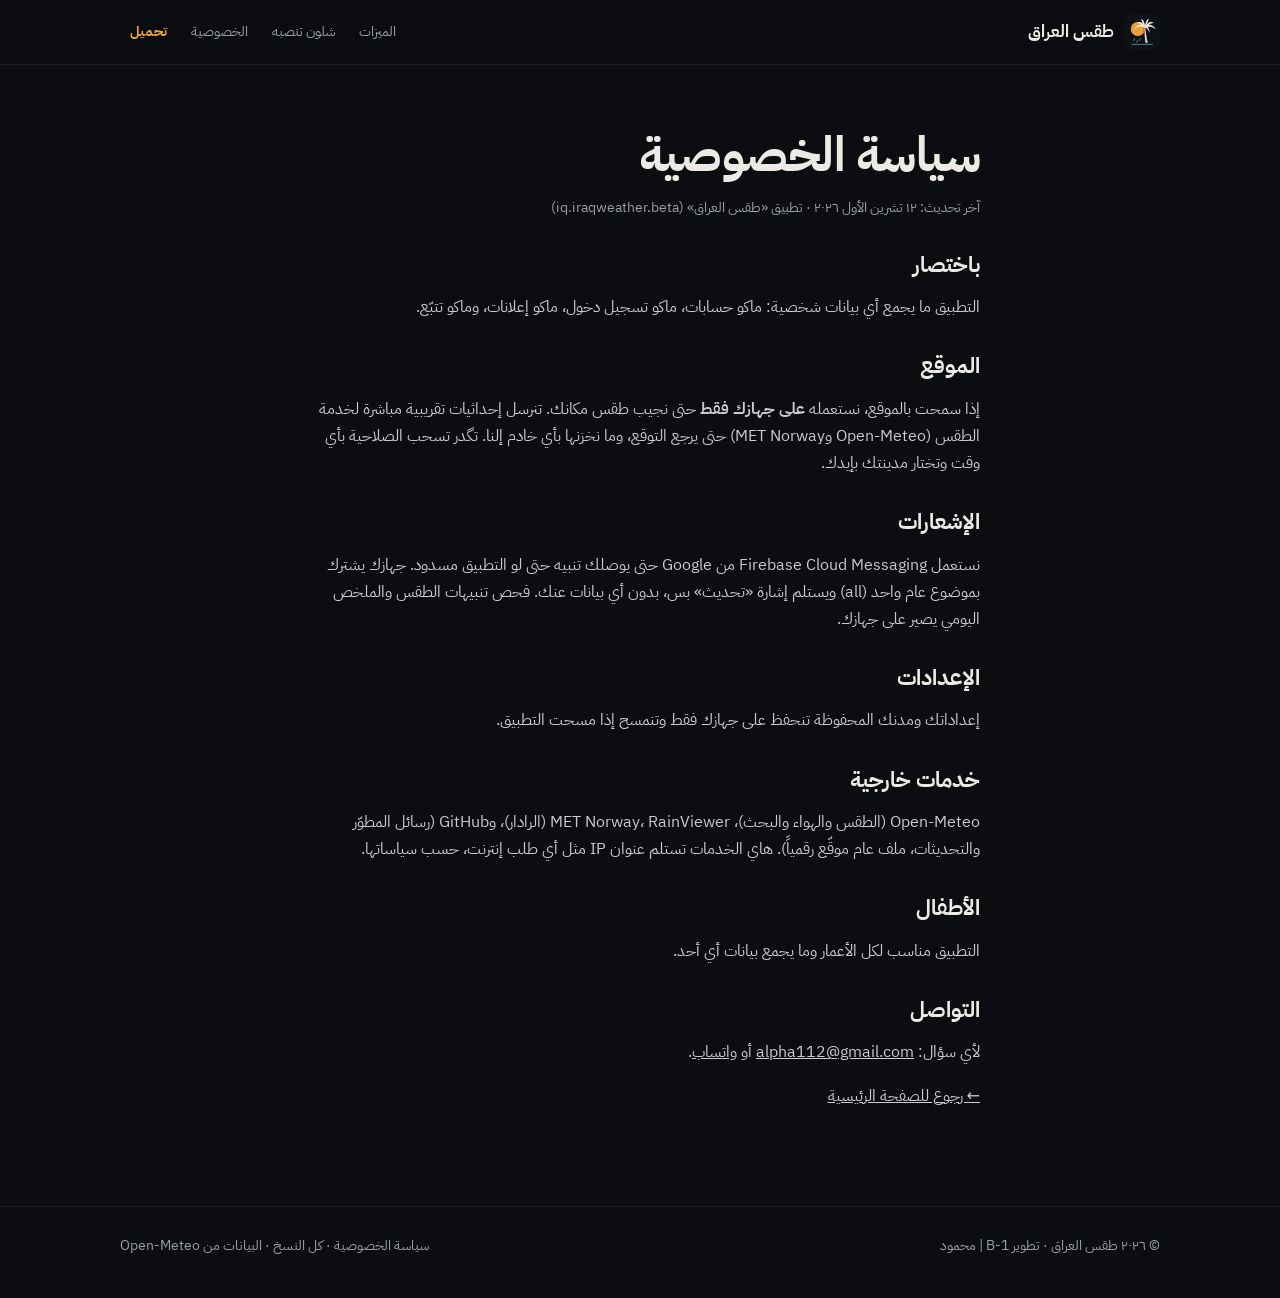
==== privacy.html @ 36c93a36 "Landing site: cinematic story site, privacy, 404, OG" ====
<!doctype html><html lang="ar" dir="rtl"><head><meta charset="utf-8"><meta name="viewport" content="width=device-width,initial-scale=1,viewport-fit=cover">
<title>سياسة الخصوصية — طقس العراق</title><meta name="description" content="سياسة خصوصية تطبيق طقس العراق."><meta name="theme-color" content="#0B0D11">
<link rel="icon" href="favicon.ico" sizes="any"><link rel="icon" type="image/png" href="a/logo-192.png"><link rel="apple-touch-icon" href="a/logo-180.png">
<meta property="og:type" content="website"><meta property="og:title" content="سياسة الخصوصية — طقس العراق"><meta property="og:description" content="سياسة خصوصية تطبيق طقس العراق."><meta property="og:image" content="https://democrat5116-glitch.github.io/iraq-weather/a/og.png"><meta property="og:url" content="https://democrat5116-glitch.github.io/iraq-weather/"><meta property="og:locale" content="ar_IQ"><meta name="twitter:card" content="summary_large_image">
<link rel="preload" href="a/plex-arabic-700.woff2" as="font" type="font/woff2" crossorigin><link rel="stylesheet" href="a/s.css"><script>document.documentElement.className="js"</script></head><body>
<a class="skip" href="#main">تخطَّ للمحتوى</a>
<header class="nav"><div class="w"><a class="brand" href="./"><svg xmlns="http://www.w3.org/2000/svg" viewBox="0 0 512 512" aria-hidden="true" class="lg"><rect width="512" height="512" rx="112" fill="#0E1116"/><g><circle cx="196" cy="214" r="100" fill="#E9A23B"/><path d="M196 114a100 100 0 0 1 0 200a76 100 0 0 0 0-200z" fill="#C9821F"/></g><g><path d="M293.0 204.0 L292.6 214.3 L292.3 224.6 L292.1 234.9 L292.1 245.2 L292.1 255.5 L292.3 265.8 L292.5 276.1 L292.9 286.4 L293.4 296.7 L294.0 307.0 L294.7 317.3 L295.5 327.6 L296.4 337.9 L297.5 348.2 L298.6 358.5 L299.9 368.8 L301.2 379.1 L302.7 389.4 L304.3 399.7 L306.0 410.0 L338.0 410.0 L335.4 399.7 L332.9 389.4 L330.5 379.1 L328.3 368.8 L326.1 358.5 L324.1 348.2 L322.1 337.9 L320.3 327.6 L318.6 317.3 L317.0 307.0 L315.5 296.7 L314.1 286.4 L312.8 276.1 L311.7 265.8 L310.6 255.5 L309.7 245.2 L308.8 234.9 L308.1 224.6 L307.5 214.3 L307.0 204.0Z" fill="#ECEAE4"/><path d="M294.1 249.3q7.0 6 14.0 0" fill="none" stroke="#0E1116" stroke-width="3.2" stroke-linecap="round" opacity=".55"/><path d="M294.8 282.3q8.4 6 16.8 0" fill="none" stroke="#0E1116" stroke-width="3.2" stroke-linecap="round" opacity=".55"/><path d="M296.6 315.2q9.9 6 19.7 0" fill="none" stroke="#0E1116" stroke-width="3.2" stroke-linecap="round" opacity=".55"/><path d="M299.5 348.2q11.3 6 22.6 0" fill="none" stroke="#0E1116" stroke-width="3.2" stroke-linecap="round" opacity=".55"/><path d="M303.5 381.2q12.7 6 25.5 0" fill="none" stroke="#0E1116" stroke-width="3.2" stroke-linecap="round" opacity=".55"/></g><path style="--d:0" d="M300.0 196.0 L297.5 187.4 L293.2 180.9 L288.2 175.2 L282.9 170.2 L277.2 165.7 L271.3 161.9 L265.1 158.7 L258.6 156.2 L252.0 154.3 L245.3 153.1 L238.5 152.5 L231.7 152.6 L224.9 153.4 L218.2 154.8 L211.6 156.9 L205.2 159.5 L198.9 162.7 L192.7 166.4 L186.7 170.6 L180.9 175.3 L175.2 180.4 L169.7 186.0 L164.3 192.1 L159.1 198.6 L154.0 205.7 L150.0 214.0 L150.0 214.0 L157.9 209.5 L164.9 204.7 L171.6 200.3 L178.0 196.4 L184.3 192.8 L190.5 189.8 L196.4 187.1 L202.1 184.9 L207.7 183.2 L213.0 181.8 L218.2 180.7 L223.2 180.0 L228.1 179.6 L232.8 179.4 L237.5 179.5 L242.1 179.9 L246.8 180.5 L251.6 181.3 L256.5 182.4 L261.6 183.7 L266.9 185.3 L272.5 187.3 L278.4 189.5 L284.6 192.0 L291.4 194.6 L300.0 196.0Z" fill="#ECEAE4"/><path style="--d:1" d="M300.0 196.0 L298.9 186.3 L295.8 178.3 L292.2 170.9 L288.2 164.0 L284.1 157.6 L279.8 151.6 L275.3 146.0 L270.6 140.8 L265.9 136.1 L261.0 131.8 L256.0 128.0 L250.8 124.6 L245.7 121.6 L240.4 119.1 L235.1 117.1 L229.8 115.6 L224.5 114.6 L219.3 114.0 L214.1 114.0 L209.1 114.4 L204.2 115.4 L199.5 116.8 L195.1 118.6 L190.9 120.9 L187.1 123.8 L184.0 128.0 L184.0 128.0 L189.0 128.9 L193.2 129.0 L197.2 129.4 L201.0 130.0 L204.7 130.8 L208.2 131.8 L211.6 133.0 L215.0 134.4 L218.4 136.0 L221.7 137.8 L225.2 139.8 L228.7 142.0 L232.3 144.4 L236.1 147.0 L240.0 149.8 L244.1 152.9 L248.4 156.3 L252.9 159.9 L257.5 163.7 L262.4 167.9 L267.5 172.2 L272.9 176.9 L278.6 181.7 L284.7 186.7 L291.3 191.9 L300.0 196.0Z" fill="#ECEAE4"/><path style="--d:2" d="M300.0 196.0 L301.5 186.9 L301.0 178.6 L300.0 170.7 L298.8 163.2 L297.3 155.9 L295.7 148.9 L293.9 142.2 L292.0 135.8 L290.1 129.7 L288.0 123.8 L285.8 118.2 L283.5 112.9 L281.2 107.9 L278.8 103.2 L276.3 98.7 L273.8 94.5 L271.2 90.6 L268.6 87.0 L266.0 83.7 L263.3 80.6 L260.6 77.9 L257.9 75.4 L255.1 73.3 L252.3 71.5 L249.5 70.2 L246.0 70.0 L246.0 70.0 L245.9 73.4 L246.5 76.2 L247.3 79.0 L248.2 82.0 L249.1 85.1 L250.1 88.4 L251.2 91.9 L252.4 95.6 L253.6 99.5 L255.0 103.6 L256.5 107.9 L258.1 112.4 L259.8 117.1 L261.7 122.0 L263.6 127.1 L265.8 132.4 L268.0 138.0 L270.5 143.7 L273.1 149.7 L275.8 155.8 L278.8 162.2 L282.0 168.7 L285.5 175.5 L289.3 182.4 L293.6 189.4 L300.0 196.0Z" fill="#ECEAE4"/><path style="--d:3" d="M300.0 196.0 L306.0 189.0 L309.9 181.7 L313.4 174.6 L316.5 167.7 L319.4 161.1 L322.1 154.6 L324.6 148.3 L326.9 142.3 L329.2 136.4 L331.2 130.9 L333.2 125.5 L335.0 120.3 L336.8 115.4 L338.4 110.7 L339.9 106.1 L341.4 101.8 L342.8 97.8 L344.1 93.9 L345.3 90.2 L346.5 86.7 L347.6 83.4 L348.7 80.3 L349.7 77.3 L350.7 74.4 L351.7 71.5 L352.0 68.0 L352.0 68.0 L348.3 68.1 L345.3 69.4 L342.3 71.1 L339.3 73.3 L336.4 75.7 L333.5 78.5 L330.7 81.7 L327.9 85.1 L325.2 88.8 L322.6 92.9 L320.1 97.2 L317.6 101.8 L315.2 106.6 L313.0 111.8 L310.8 117.2 L308.8 122.9 L306.8 128.9 L305.1 135.2 L303.4 141.7 L301.9 148.5 L300.6 155.6 L299.5 163.0 L298.6 170.7 L298.1 178.6 L298.0 187.0 L300.0 196.0Z" fill="#ECEAE4"/><path style="--d:4" d="M300.0 196.0 L308.9 192.0 L315.8 186.9 L322.1 181.9 L328.0 177.1 L333.7 172.4 L339.0 168.1 L344.1 164.0 L349.0 160.1 L353.7 156.5 L358.2 153.1 L362.4 150.0 L366.5 147.1 L370.5 144.5 L374.3 142.0 L378.0 139.8 L381.6 137.8 L385.1 136.0 L388.6 134.4 L392.1 133.0 L395.6 131.8 L399.2 130.8 L402.9 130.0 L406.7 129.4 L410.8 129.0 L415.0 128.9 L420.0 128.0 L420.0 128.0 L416.9 123.8 L413.1 120.9 L408.8 118.6 L404.4 116.8 L399.6 115.4 L394.7 114.4 L389.6 114.0 L384.4 114.0 L379.1 114.5 L373.7 115.6 L368.3 117.1 L362.9 119.1 L357.5 121.5 L352.2 124.5 L346.9 127.8 L341.7 131.7 L336.6 135.9 L331.7 140.6 L326.8 145.8 L322.1 151.4 L317.5 157.4 L313.1 163.8 L308.9 170.7 L304.9 178.2 L301.5 186.2 L300.0 196.0Z" fill="#ECEAE4"/><path style="--d:5" d="M300.0 196.0 L308.9 195.3 L316.0 193.1 L322.6 191.1 L328.9 189.2 L334.8 187.5 L340.4 186.1 L345.8 184.9 L351.0 184.0 L356.0 183.2 L360.8 182.8 L365.5 182.5 L370.2 182.4 L374.9 182.6 L379.6 183.0 L384.3 183.6 L389.2 184.6 L394.2 185.9 L399.3 187.5 L404.5 189.4 L409.9 191.8 L415.4 194.6 L421.0 197.8 L426.8 201.4 L432.7 205.5 L438.9 209.9 L446.0 214.0 L446.0 214.0 L442.9 206.3 L438.8 199.6 L434.3 193.4 L429.7 187.7 L424.8 182.4 L419.7 177.5 L414.4 173.0 L408.8 169.0 L403.1 165.4 L397.1 162.3 L390.9 159.8 L384.6 157.8 L378.1 156.4 L371.5 155.6 L364.8 155.4 L358.1 155.9 L351.5 156.9 L344.8 158.6 L338.3 160.9 L331.9 163.8 L325.7 167.3 L319.7 171.4 L313.9 176.1 L308.4 181.5 L303.4 187.6 L300.0 196.0Z" fill="#ECEAE4"/><path style="--d:6" d="M300.0 196.0 L304.7 197.4 L307.8 197.8 L310.3 198.3 L312.3 198.8 L313.9 199.4 L315.2 200.1 L316.4 200.7 L317.6 201.4 L318.8 202.2 L320.3 203.1 L321.9 204.2 L323.8 205.5 L325.8 207.2 L328.1 209.2 L330.5 211.5 L333.1 214.3 L335.9 217.4 L338.7 220.9 L341.7 224.8 L344.7 229.0 L347.9 233.7 L351.1 238.7 L354.4 244.1 L357.8 249.8 L361.4 255.9 L366.0 262.0 L366.0 262.0 L365.6 254.3 L364.3 247.3 L362.8 240.6 L361.1 234.3 L359.4 228.3 L357.5 222.6 L355.6 217.3 L353.5 212.2 L351.3 207.5 L349.0 203.1 L346.6 199.0 L344.0 195.2 L341.2 191.8 L338.2 188.8 L334.9 186.1 L331.5 183.9 L327.8 182.1 L323.9 180.9 L319.9 180.4 L315.9 180.5 L312.1 181.3 L308.5 182.8 L305.4 184.9 L302.7 187.6 L300.5 190.9 L300.0 196.0Z" fill="#ECEAE4"/><path d="M300 196Q228.0 128.0 150.0 214.0" fill="none" stroke="#CFC9BE" stroke-width="2.2" stroke-linecap="round" class="" style="--d:0"/><path d="M300 196Q236.0 104.0 184.0 128.0" fill="none" stroke="#CFC9BE" stroke-width="2.2" stroke-linecap="round" class="" style="--d:1"/><path d="M300 196Q268.0 92.0 246.0 70.0" fill="none" stroke="#CFC9BE" stroke-width="2.2" stroke-linecap="round" class="" style="--d:2"/><path d="M300 196Q326.0 90.0 352.0 68.0" fill="none" stroke="#CFC9BE" stroke-width="2.2" stroke-linecap="round" class="" style="--d:3"/><path d="M300 196Q368.0 104.0 420.0 128.0" fill="none" stroke="#CFC9BE" stroke-width="2.2" stroke-linecap="round" class="" style="--d:4"/><path d="M300 196Q380.0 134.0 446.0 214.0" fill="none" stroke="#CFC9BE" stroke-width="2.2" stroke-linecap="round" class="" style="--d:5"/><path d="M300 196Q334.0 170.0 366.0 262.0" fill="none" stroke="#CFC9BE" stroke-width="2.2" stroke-linecap="round" class="" style="--d:6"/><g fill="#B8741A"><circle cx="290" cy="214" r="8"/><circle cx="304" cy="219" r="8"/><circle cx="297" cy="229" r="7"/></g><path style="--d:0" d="M150 352l-9 24" stroke="#4FB3BF" stroke-width="12" stroke-linecap="round"/><path style="--d:1" d="M192 378l-9 24" stroke="#4FB3BF" stroke-width="12" stroke-linecap="round"/><path style="--d:2" d="M234 352l-9 24" stroke="#4FB3BF" stroke-width="12" stroke-linecap="round"/><path d="M112 432h292" stroke="#4FB3BF" stroke-width="10" stroke-linecap="round"/></svg><span>طقس العراق</span></a><nav aria-label="التنقل"><a href="./#features">الميزات</a><a href="./#install">شلون تنصبه</a><a href="privacy.html">الخصوصية</a><a class="cta" href="https://github.com/democrat5116-glitch/iraq-weather/releases/latest/download/iraq-weather.apk">تحميل</a></nav></div></header>
<main id="main" class="prose"><h1>سياسة الخصوصية</h1><p class="upd">آخر تحديث: ١٢ تشرين الأول ٢٠٢٦ · تطبيق «طقس العراق» (iq.iraqweather.beta)</p>
<h2>باختصار</h2><p>التطبيق ما يجمع أي بيانات شخصية: ماكو حسابات، ماكو تسجيل دخول، ماكو إعلانات، وماكو تتبّع.</p>
<h2>الموقع</h2><p>إذا سمحت بالموقع، نستعمله <b>على جهازك فقط</b> حتى نجيب طقس مكانك. تنرسل إحداثيات تقريبية مباشرة لخدمة الطقس (Open-Meteo وMET Norway) حتى يرجع التوقع، وما نخزنها بأي خادم إلنا. تگدر تسحب الصلاحية بأي وقت وتختار مدينتك بإيدك.</p>
<h2>الإشعارات</h2><p>نستعمل Firebase Cloud Messaging من Google حتى يوصلك تنبيه حتى لو التطبيق مسدود. جهازك يشترك بموضوع عام واحد (all) ويستلم إشارة «تحديث» بس، بدون أي بيانات عنك. فحص تنبيهات الطقس والملخص اليومي يصير على جهازك.</p>
<h2>الإعدادات</h2><p>إعداداتك ومدنك المحفوظة تنحفظ على جهازك فقط وتنمسح إذا مسحت التطبيق.</p>
<h2>خدمات خارجية</h2><p>Open-Meteo (الطقس والهواء والبحث)، MET Norway، RainViewer (الرادار)، وGitHub (رسائل المطوّر والتحديثات، ملف عام موقّع رقمياً). هاي الخدمات تستلم عنوان IP مثل أي طلب إنترنت، حسب سياساتها.</p>
<h2>الأطفال</h2><p>التطبيق مناسب لكل الأعمار وما يجمع بيانات أي أحد.</p>
<h2>التواصل</h2><p>لأي سؤال: <a href="mailto:alpha112@gmail.com">alpha112@gmail.com</a> أو <a href="https://wa.me/n9iz?s=t" rel="noopener">واتساب</a>.</p>
<p><a href="./">← رجوع للصفحة الرئيسية</a></p></main>
<footer><div class="w"><span>© ٢٠٢٦ طقس العراق · تطوير B-1 | محمود</span><span><a href="privacy.html">سياسة الخصوصية</a> · <a href="https://github.com/democrat5116-glitch/iraq-weather/releases">كل النسخ</a> · البيانات من Open-Meteo</span></div></footer></body></html>
---- a/s.css ----
@font-face{font-family:Plex;src:url(plex-arabic-400.woff2) format('woff2');font-weight:400;font-display:swap;unicode-range:U+0600-06FF,U+0750-077F,U+FB50-FDFF,U+FE70-FEFC,U+200C-200E}
@font-face{font-family:Plex;src:url(plex-arabic-700.woff2) format('woff2');font-weight:700;font-display:swap;unicode-range:U+0600-06FF,U+0750-077F,U+FB50-FDFF,U+FE70-FEFC,U+200C-200E}
@font-face{font-family:Plex;src:url(plex-latin-400.woff2) format('woff2');font-weight:400;font-display:swap;unicode-range:U+0000-00FF,U+2000-206F}
@font-face{font-family:Plex;src:url(plex-latin-700.woff2) format('woff2');font-weight:700;font-display:swap;unicode-range:U+0000-00FF,U+2000-206F}
:root{--bg:#0B0D11;--s1:#12151B;--s2:#181C24;--s3:#20252F;--hair:rgba(236,234,228,.08);--hair2:rgba(236,234,228,.14);--tx:#ECEAE4;--mu:#9AA0AB;--amber:#E9A23B;--teal:#4FB3BF;--r:20px;--w:1080px;--ease:cubic-bezier(.2,.8,.2,1)}
*{box-sizing:border-box}html{scroll-behavior:smooth;-webkit-text-size-adjust:100%}
body{margin:0;background:var(--bg);color:var(--tx);font:400 16px/1.7 Plex,system-ui,sans-serif;-webkit-font-smoothing:antialiased}
a{color:inherit}img,video{max-width:100%;display:block}
.w{max-width:var(--w);margin:0 auto;padding:0 20px}
:focus-visible{outline:2px solid var(--amber);outline-offset:3px;border-radius:6px}
.skip{position:absolute;right:-999px}.skip:focus{right:16px;top:16px;background:var(--amber);color:#16120A;padding:8px 12px;z-index:9}
/* nav */
.nav{position:sticky;top:0;z-index:5;background:rgba(11,13,17,.86);backdrop-filter:blur(10px);-webkit-backdrop-filter:blur(10px);border-bottom:1px solid var(--hair)}
.nav .w{display:flex;align-items:center;gap:12px;height:64px}
.brand{display:flex;align-items:center;gap:10px;text-decoration:none;font-weight:700;font-size:17px}.brand .lg{width:36px;height:36px}
.nav nav{margin-inline-start:auto;display:flex;gap:4px}.nav nav a{text-decoration:none;color:var(--mu);font-size:14px;padding:8px 10px;border-radius:10px;min-height:44px;display:flex;align-items:center}.nav nav a:hover{color:var(--tx)}
@media(max-width:640px){.nav nav a:not(.cta){display:none}}
.nav .cta{color:var(--amber)!important;font-weight:700}
/* hero */
.hero{position:relative;overflow:hidden;padding:56px 0 40px}
.hero::before{content:'';position:absolute;inset:-30% -20% auto auto;width:720px;height:720px;background:radial-gradient(closest-side,rgba(233,162,59,.16),transparent 70%);pointer-events:none}
.hero .w{display:grid;grid-template-columns:1.1fr .9fr;gap:40px;align-items:center}
@media(max-width:820px){.hero .w{grid-template-columns:1fr;gap:28px}.hero{padding-top:32px}}
.eyebrow{display:inline-flex;gap:8px;align-items:center;font-size:13px;color:var(--mu);border:1px solid var(--hair2);border-radius:999px;padding:4px 12px}
.eyebrow i{width:8px;height:8px;border-radius:50%;background:var(--teal)}
h1{font-size:clamp(40px,8vw,72px);line-height:1.1;margin:16px 0 12px;font-weight:700;letter-spacing:-.5px}
h1 em{font-style:normal;color:var(--amber)}
.lead{font-size:clamp(17px,2.4vw,20px);color:var(--mu);max-width:34ch;margin:0 0 28px}
.dl{display:inline-flex;align-items:center;gap:14px;background:var(--amber);color:#16120A;text-decoration:none;font-weight:700;font-size:19px;padding:16px 26px;border-radius:16px;min-height:60px;transition:transform .15s var(--ease),filter .15s}
.dl:hover{filter:brightness(1.06)}.dl:active{transform:scale(.98)}
.dl svg{width:24px;height:24px}
.meta{display:flex;flex-wrap:wrap;gap:6px 16px;margin-top:14px;font-size:13.5px;color:var(--mu)}
.meta b{color:var(--tx);font-weight:700}
.phone{justify-self:center;width:min(300px,76vw);aspect-ratio:9/19.5;border-radius:44px;padding:10px;background:#050608;border:1px solid var(--hair2);box-shadow:0 40px 80px -30px rgba(0,0,0,.8),0 0 0 6px #14171c;transform:rotate(-3deg);position:relative}
.phone .scr{width:100%;height:100%;border-radius:34px;overflow:hidden;background:#0E1116;position:relative}
.phone img{position:absolute;inset:0;width:100%;height:100%;object-fit:cover;object-position:top;opacity:0;transition:opacity .8s var(--ease)}
.phone img.on{opacity:1}
.notch{position:absolute;top:18px;left:50%;transform:translateX(-50%);width:84px;height:22px;border-radius:12px;background:#050608;z-index:2}
/* sections */
section{padding:72px 0;border-top:1px solid var(--hair)}
.sh{display:flex;align-items:baseline;gap:14px;margin-bottom:28px}
.sh span{font:700 13px Plex;color:var(--amber);direction:ltr}
h2{font-size:clamp(28px,4.6vw,40px);line-height:1.2;margin:0}
.feat{display:grid;grid-template-columns:repeat(3,1fr);gap:1px;background:var(--hair);border:1px solid var(--hair);border-radius:var(--r);overflow:hidden}
@media(max-width:820px){.feat{grid-template-columns:1fr 1fr}}@media(max-width:520px){.feat{grid-template-columns:1fr}}
.feat div{background:var(--s1);padding:24px}
.feat svg{width:28px;height:28px;color:var(--amber);margin-bottom:12px}
.feat h3{margin:0 0 6px;font-size:18px}.feat p{margin:0;color:var(--mu);font-size:15px}
.feat .big{grid-column:span 2;background:var(--s2)}@media(max-width:520px){.feat .big{grid-column:auto}}
.gal{display:flex;gap:16px;overflow-x:auto;scroll-snap-type:x mandatory;padding:4px 20px 16px;margin:0 -20px;scrollbar-width:none}
.gal::-webkit-scrollbar{display:none}
.gal figure{margin:0;flex:0 0 220px;scroll-snap-align:center}
.gal img{border-radius:22px;border:1px solid var(--hair2);aspect-ratio:9/20;object-fit:cover;object-position:top;width:100%;background:var(--s1)}
.gal figcaption{font-size:13px;color:var(--mu);margin-top:8px;text-align:center}
.steps{list-style:none;padding:0;margin:0;display:grid;gap:12px;counter-reset:s}
.steps li{counter-increment:s;display:grid;grid-template-columns:48px 1fr;gap:16px;background:var(--s1);border:1px solid var(--hair);border-radius:var(--r);padding:20px}
.steps li::before{content:counter(s,arabic-indic);width:48px;height:48px;border-radius:14px;background:var(--s3);display:grid;place-items:center;font-weight:700;font-size:20px;color:var(--amber)}
.steps b{display:block;font-size:17px;margin-bottom:2px}.steps p{margin:0;color:var(--mu);font-size:15px}
.note{margin-top:16px;padding:16px 20px;border-radius:var(--r);border:1px solid var(--hair2);border-inline-start:4px solid var(--teal);background:var(--s1);font-size:15px}
.note b{color:var(--teal)}
.vid{display:grid;grid-template-columns:auto 1fr;gap:32px;align-items:center}
.vid video{width:min(280px,70vw);border-radius:22px;border:1px solid var(--hair2);background:#000}
@media(max-width:720px){.vid{grid-template-columns:1fr;justify-items:center;text-align:center}}
.dev{display:grid;grid-template-columns:auto 1fr;gap:24px;align-items:center;background:var(--s1);border:1px solid var(--hair);border-radius:var(--r);padding:28px}
@media(max-width:560px){.dev{grid-template-columns:1fr;text-align:center;justify-items:center}}
.av{width:84px;height:84px;border-radius:50%;background:var(--s3);display:grid;place-items:center;font-weight:700;font-size:24px;box-shadow:inset 0 0 0 2px var(--amber)}
.dev h3{margin:0;font-size:22px}.dev p{margin:4px 0 14px;color:var(--mu)}
.btns{display:flex;flex-wrap:wrap;gap:10px}
.btn{display:inline-flex;align-items:center;gap:8px;min-height:48px;padding:0 18px;border-radius:14px;border:1px solid var(--hair2);text-decoration:none;font-weight:700;font-size:15px;background:var(--s2)}
.btn.wa{border-inline-start:3px solid #3FB97A}.btn svg{width:18px;height:18px}
.end{text-align:center}.end h2{margin-bottom:20px}
footer{border-top:1px solid var(--hair);padding:28px 0 40px;color:var(--mu);font-size:13.5px}
footer .w{display:flex;flex-wrap:wrap;gap:8px 20px;justify-content:space-between}
footer a{text-decoration:none}footer a:hover{color:var(--tx)}
/* prose */
.prose{max-width:720px;padding:48px 20px 80px;margin:0 auto}.prose h1{font-size:clamp(32px,6vw,48px)}.prose h2{font-size:22px;margin:32px 0 8px}.prose p,.prose li{color:#C9CBCF}.prose .upd{color:var(--mu);font-size:14px}
/* motion */
.js .rv{opacity:0;transform:translateY(16px);transition:opacity .6s var(--ease),transform .6s var(--ease)}.js .rv.in{opacity:1;transform:none}
.hero .lg-sun{animation:sunR 1s .1s var(--ease) both;transform-box:view-box;transform-origin:196px 214px}
@keyframes sunR{from{opacity:0;transform:translateY(40px)}}
@media(prefers-reduced-motion:reduce){.rv{opacity:1;transform:none;transition:none}*{animation:none!important}html{scroll-behavior:auto}}
.err{min-height:80vh;display:grid;place-items:center;text-align:center;padding:40px 20px}.err .lg{width:120px;height:120px;margin:0 auto 16px}.err h1{font-size:clamp(56px,14vw,120px);margin:0;color:var(--amber);direction:ltr}
/* ===== v2 story / kinetic ===== */
body{--tint:#0B0D11;transition:background-color .9s var(--ease)}
.kt .wd{display:inline-block;overflow:hidden;vertical-align:top;padding-bottom:.08em}
.kt .wd>span{display:inline-block;transform-origin:50% 100%}
.hero .phone{transform-style:preserve-3d;will-change:transform}
.stage3d{perspective:1200px}
.story{position:relative;border-top:0;padding:0}
.story .bgwash{position:sticky;top:0;height:100svh;margin-bottom:-100svh;pointer-events:none;background:radial-gradient(60% 50% at 30% 45%,var(--wash,rgba(233,162,59,.16)),transparent 70%);transition:background .8s var(--ease)}
.story .w{display:grid;grid-template-columns:1fr 1fr;gap:40px;position:relative}
.stage{position:sticky;top:64px;height:calc(100svh - 64px);display:grid;place-items:center}
.stage .phone{width:min(300px,38vh);transform:rotateY(-18deg) rotateX(6deg);transition:none}
.stage .phone img{transition:opacity .5s var(--ease)}
.stage .lbl{position:absolute;bottom:6vh;font-size:13px;color:var(--mu);direction:ltr;letter-spacing:.1em}
.steps2{padding:20vh 0 30vh}
.st{min-height:88vh;display:flex;flex-direction:column;justify-content:center}
.st .k{font:700 13px Plex;color:var(--c,var(--amber));letter-spacing:.06em;margin-bottom:12px;display:flex;gap:10px;align-items:center}
.st .k::before{content:'';width:28px;height:2px;background:currentColor}
.st h3{font-size:clamp(34px,5.4vw,60px);line-height:1.12;margin:0 0 16px;font-weight:700}
.st p{color:var(--mu);font-size:18px;max-width:36ch;margin:0}
.st ul{margin:16px 0 0;padding:0;list-style:none;display:flex;flex-wrap:wrap;gap:8px}
.st li{font-size:13.5px;border:1px solid var(--hair2);border-radius:999px;padding:4px 12px;color:var(--tx)}
@media(max-width:820px){
 .story .w{grid-template-columns:1fr;gap:0}
 .stage{top:64px;height:58svh;z-index:1}
 .stage .phone{width:min(220px,26svh*1.05)}
 .stage .lbl{display:none}
 .steps2{padding:0 0 20svh;position:relative;z-index:2}
 .st{min-height:70svh;justify-content:flex-end;padding-bottom:4svh}
 .st>div{background:linear-gradient(180deg,rgba(11,13,17,.0),rgba(11,13,17,.92) 18%);padding:28px 4px 8px}
 .st h3{font-size:clamp(28px,8vw,40px)}.st p{font-size:16px}
}
.grid4{display:grid;grid-template-columns:repeat(4,1fr);gap:12px}
@media(max-width:900px){.grid4{grid-template-columns:1fr 1fr}}@media(max-width:480px){.grid4{grid-template-columns:1fr}}
.tile{background:var(--s1);border:1px solid var(--hair);border-radius:var(--r);padding:22px;position:relative;overflow:hidden}
.tile::after{content:'';position:absolute;inset:auto -40% -60% auto;width:180px;height:180px;background:radial-gradient(closest-side,var(--g,rgba(79,179,191,.18)),transparent);transition:transform .6s var(--ease)}
.tile:hover::after{transform:scale(1.4)}
.tile svg{width:26px;height:26px;color:var(--amber);margin-bottom:10px}.tile h3{margin:0 0 6px;font-size:17px}.tile p{margin:0;color:var(--mu);font-size:14.5px}
.tile.dark{background:#000;border-color:rgba(57,255,136,.25)}.tile.dark svg{color:#39FF88}
.log{border-inline-start:2px solid var(--hair2);padding-inline-start:24px;display:grid;gap:28px}
.log article{position:relative}.log article::before{content:'';position:absolute;inset-inline-start:-31px;top:8px;width:12px;height:12px;border-radius:50%;background:var(--s3);box-shadow:0 0 0 3px var(--bg)}
.log article:first-child::before{background:var(--amber)}
.log h3{margin:0;font-size:19px}.log h3 small{font:400 13px Plex;color:var(--mu);margin-inline-start:8px}.log ul{margin:8px 0 0;padding-inline-start:20px;color:#C9CBCF}
.faq details{border-bottom:1px solid var(--hair);padding:4px 0}
.faq summary{cursor:pointer;list-style:none;display:flex;justify-content:space-between;align-items:center;gap:16px;font-weight:700;font-size:17px;min-height:60px}
.faq summary::-webkit-details-marker{display:none}
.faq summary::after{content:'+';font-size:24px;color:var(--amber);transition:transform .3s var(--ease)}
.faq details[open] summary::after{transform:rotate(45deg)}
.faq details p{margin:0 0 18px;color:var(--mu)}
.marquee{overflow:hidden;border-block:1px solid var(--hair);padding:18px 0;white-space:nowrap;direction:ltr}
.marquee div{display:inline-flex;gap:48px;animation:mq 40s linear infinite;font:700 clamp(28px,5vw,48px) Plex;color:var(--s3)}
.marquee b{color:var(--tx)}.marquee i{font-style:normal;color:var(--amber)}
@keyframes mq{to{transform:translateX(-50%)}}
.counter{font:700 clamp(56px,10vw,120px)/1 Plex;color:var(--amber);direction:ltr;display:inline-block}
.src{display:flex;flex-wrap:wrap;gap:10px;margin-top:16px}.src span{background:var(--s2);border:1px solid var(--hair2);border-radius:12px;padding:8px 14px;font-weight:700;direction:ltr}

/* css word reveal */
.js .kt:not(#h1) .wd{display:inline-block;overflow:hidden;vertical-align:bottom;padding-bottom:.08em}
.js .kt:not(#h1) .wd>span{display:inline-block;transform:translateY(110%) rotateX(-40deg);opacity:0;transition:transform .8s cubic-bezier(.2,.8,.2,1),opacity .8s;transition-delay:calc(var(--i,0)*60ms)}
.js .kt.in .wd>span{transform:none;opacity:1}
.js .grid4 .tile.rv{transition-delay:calc(var(--d,0)*60ms)}
/* cinematic hero video */
.hero{position:relative;isolation:isolate;overflow:hidden}
.hbg{position:absolute;inset:0;z-index:-2;width:100%;height:100%;object-fit:cover;opacity:.9}
.hero::after{content:"";position:absolute;inset:0;z-index:-1;background:linear-gradient(180deg,rgba(11,13,17,.15),rgba(11,13,17,.05) 55%,#0B0D11 98%),linear-gradient(270deg,rgba(11,13,17,.55),transparent 60%)}
.glass{background:rgba(255,255,255,.06);border:1px solid rgba(255,255,255,.14);backdrop-filter:blur(14px) saturate(140%);-webkit-backdrop-filter:blur(14px) saturate(140%);box-shadow:inset 0 1px 0 rgba(255,255,255,.18),0 10px 30px rgba(0,0,0,.25)}
#heroTilt{transform-style:preserve-3d;will-change:transform}
@media (prefers-reduced-motion:reduce){.hbg{display:none}.js .kt .wd>span{transform:none!important;opacity:1!important;transition:none}}
.meta.glass{display:inline-flex;flex-wrap:wrap;gap:6px 14px;padding:8px 14px;border-radius:14px}
.eyebrow.glass{padding:6px 12px;border-radius:999px}
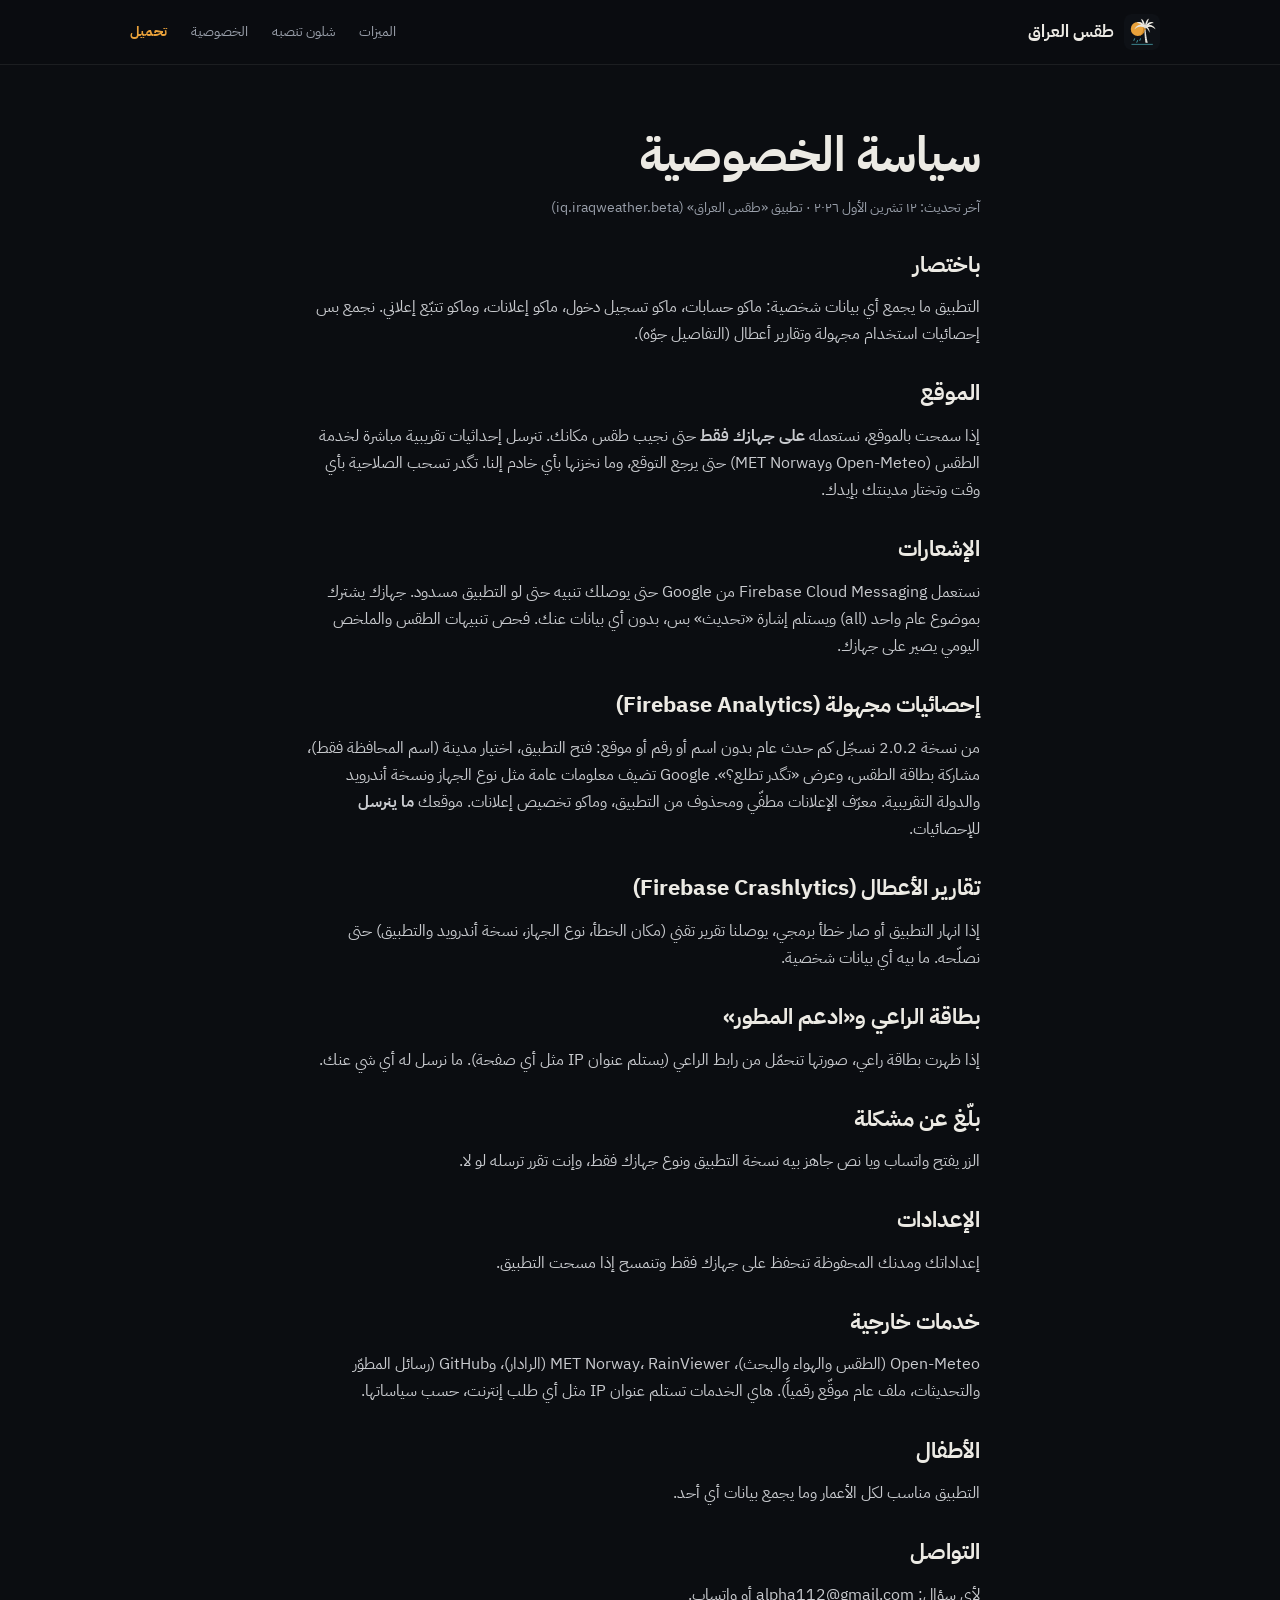
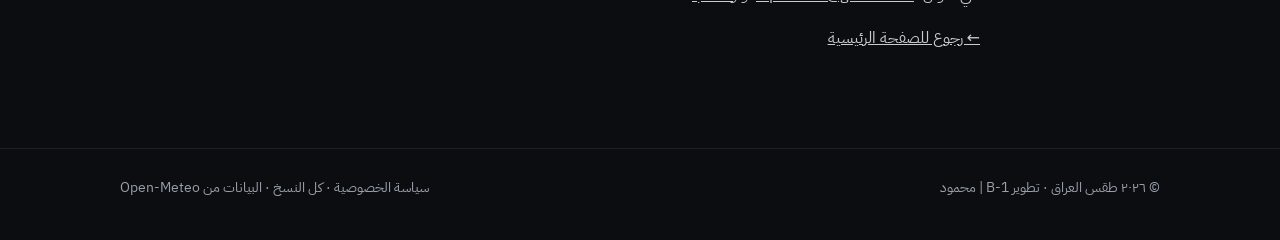
==== commit 553a1b9c: "Site: 2.0.2 version, changelog, privacy (Analytics/Crashlytics)" ====
--- a/privacy.html
+++ b/privacy.html
@@ -6,9 +6,13 @@
 <a class="skip" href="#main">تخطَّ للمحتوى</a>
 <header class="nav"><div class="w"><a class="brand" href="./"><svg xmlns="http://www.w3.org/2000/svg" viewBox="0 0 512 512" aria-hidden="true" class="lg"><rect width="512" height="512" rx="112" fill="#0E1116"/><g><circle cx="196" cy="214" r="100" fill="#E9A23B"/><path d="M196 114a100 100 0 0 1 0 200a76 100 0 0 0 0-200z" fill="#C9821F"/></g><g><path d="M293.0 204.0 L292.6 214.3 L292.3 224.6 L292.1 234.9 L292.1 245.2 L292.1 255.5 L292.3 265.8 L292.5 276.1 L292.9 286.4 L293.4 296.7 L294.0 307.0 L294.7 317.3 L295.5 327.6 L296.4 337.9 L297.5 348.2 L298.6 358.5 L299.9 368.8 L301.2 379.1 L302.7 389.4 L304.3 399.7 L306.0 410.0 L338.0 410.0 L335.4 399.7 L332.9 389.4 L330.5 379.1 L328.3 368.8 L326.1 358.5 L324.1 348.2 L322.1 337.9 L320.3 327.6 L318.6 317.3 L317.0 307.0 L315.5 296.7 L314.1 286.4 L312.8 276.1 L311.7 265.8 L310.6 255.5 L309.7 245.2 L308.8 234.9 L308.1 224.6 L307.5 214.3 L307.0 204.0Z" fill="#ECEAE4"/><path d="M294.1 249.3q7.0 6 14.0 0" fill="none" stroke="#0E1116" stroke-width="3.2" stroke-linecap="round" opacity=".55"/><path d="M294.8 282.3q8.4 6 16.8 0" fill="none" stroke="#0E1116" stroke-width="3.2" stroke-linecap="round" opacity=".55"/><path d="M296.6 315.2q9.9 6 19.7 0" fill="none" stroke="#0E1116" stroke-width="3.2" stroke-linecap="round" opacity=".55"/><path d="M299.5 348.2q11.3 6 22.6 0" fill="none" stroke="#0E1116" stroke-width="3.2" stroke-linecap="round" opacity=".55"/><path d="M303.5 381.2q12.7 6 25.5 0" fill="none" stroke="#0E1116" stroke-width="3.2" stroke-linecap="round" opacity=".55"/></g><path style="--d:0" d="M300.0 196.0 L297.5 187.4 L293.2 180.9 L288.2 175.2 L282.9 170.2 L277.2 165.7 L271.3 161.9 L265.1 158.7 L258.6 156.2 L252.0 154.3 L245.3 153.1 L238.5 152.5 L231.7 152.6 L224.9 153.4 L218.2 154.8 L211.6 156.9 L205.2 159.5 L198.9 162.7 L192.7 166.4 L186.7 170.6 L180.9 175.3 L175.2 180.4 L169.7 186.0 L164.3 192.1 L159.1 198.6 L154.0 205.7 L150.0 214.0 L150.0 214.0 L157.9 209.5 L164.9 204.7 L171.6 200.3 L178.0 196.4 L184.3 192.8 L190.5 189.8 L196.4 187.1 L202.1 184.9 L207.7 183.2 L213.0 181.8 L218.2 180.7 L223.2 180.0 L228.1 179.6 L232.8 179.4 L237.5 179.5 L242.1 179.9 L246.8 180.5 L251.6 181.3 L256.5 182.4 L261.6 183.7 L266.9 185.3 L272.5 187.3 L278.4 189.5 L284.6 192.0 L291.4 194.6 L300.0 196.0Z" fill="#ECEAE4"/><path style="--d:1" d="M300.0 196.0 L298.9 186.3 L295.8 178.3 L292.2 170.9 L288.2 164.0 L284.1 157.6 L279.8 151.6 L275.3 146.0 L270.6 140.8 L265.9 136.1 L261.0 131.8 L256.0 128.0 L250.8 124.6 L245.7 121.6 L240.4 119.1 L235.1 117.1 L229.8 115.6 L224.5 114.6 L219.3 114.0 L214.1 114.0 L209.1 114.4 L204.2 115.4 L199.5 116.8 L195.1 118.6 L190.9 120.9 L187.1 123.8 L184.0 128.0 L184.0 128.0 L189.0 128.9 L193.2 129.0 L197.2 129.4 L201.0 130.0 L204.7 130.8 L208.2 131.8 L211.6 133.0 L215.0 134.4 L218.4 136.0 L221.7 137.8 L225.2 139.8 L228.7 142.0 L232.3 144.4 L236.1 147.0 L240.0 149.8 L244.1 152.9 L248.4 156.3 L252.9 159.9 L257.5 163.7 L262.4 167.9 L267.5 172.2 L272.9 176.9 L278.6 181.7 L284.7 186.7 L291.3 191.9 L300.0 196.0Z" fill="#ECEAE4"/><path style="--d:2" d="M300.0 196.0 L301.5 186.9 L301.0 178.6 L300.0 170.7 L298.8 163.2 L297.3 155.9 L295.7 148.9 L293.9 142.2 L292.0 135.8 L290.1 129.7 L288.0 123.8 L285.8 118.2 L283.5 112.9 L281.2 107.9 L278.8 103.2 L276.3 98.7 L273.8 94.5 L271.2 90.6 L268.6 87.0 L266.0 83.7 L263.3 80.6 L260.6 77.9 L257.9 75.4 L255.1 73.3 L252.3 71.5 L249.5 70.2 L246.0 70.0 L246.0 70.0 L245.9 73.4 L246.5 76.2 L247.3 79.0 L248.2 82.0 L249.1 85.1 L250.1 88.4 L251.2 91.9 L252.4 95.6 L253.6 99.5 L255.0 103.6 L256.5 107.9 L258.1 112.4 L259.8 117.1 L261.7 122.0 L263.6 127.1 L265.8 132.4 L268.0 138.0 L270.5 143.7 L273.1 149.7 L275.8 155.8 L278.8 162.2 L282.0 168.7 L285.5 175.5 L289.3 182.4 L293.6 189.4 L300.0 196.0Z" fill="#ECEAE4"/><path style="--d:3" d="M300.0 196.0 L306.0 189.0 L309.9 181.7 L313.4 174.6 L316.5 167.7 L319.4 161.1 L322.1 154.6 L324.6 148.3 L326.9 142.3 L329.2 136.4 L331.2 130.9 L333.2 125.5 L335.0 120.3 L336.8 115.4 L338.4 110.7 L339.9 106.1 L341.4 101.8 L342.8 97.8 L344.1 93.9 L345.3 90.2 L346.5 86.7 L347.6 83.4 L348.7 80.3 L349.7 77.3 L350.7 74.4 L351.7 71.5 L352.0 68.0 L352.0 68.0 L348.3 68.1 L345.3 69.4 L342.3 71.1 L339.3 73.3 L336.4 75.7 L333.5 78.5 L330.7 81.7 L327.9 85.1 L325.2 88.8 L322.6 92.9 L320.1 97.2 L317.6 101.8 L315.2 106.6 L313.0 111.8 L310.8 117.2 L308.8 122.9 L306.8 128.9 L305.1 135.2 L303.4 141.7 L301.9 148.5 L300.6 155.6 L299.5 163.0 L298.6 170.7 L298.1 178.6 L298.0 187.0 L300.0 196.0Z" fill="#ECEAE4"/><path style="--d:4" d="M300.0 196.0 L308.9 192.0 L315.8 186.9 L322.1 181.9 L328.0 177.1 L333.7 172.4 L339.0 168.1 L344.1 164.0 L349.0 160.1 L353.7 156.5 L358.2 153.1 L362.4 150.0 L366.5 147.1 L370.5 144.5 L374.3 142.0 L378.0 139.8 L381.6 137.8 L385.1 136.0 L388.6 134.4 L392.1 133.0 L395.6 131.8 L399.2 130.8 L402.9 130.0 L406.7 129.4 L410.8 129.0 L415.0 128.9 L420.0 128.0 L420.0 128.0 L416.9 123.8 L413.1 120.9 L408.8 118.6 L404.4 116.8 L399.6 115.4 L394.7 114.4 L389.6 114.0 L384.4 114.0 L379.1 114.5 L373.7 115.6 L368.3 117.1 L362.9 119.1 L357.5 121.5 L352.2 124.5 L346.9 127.8 L341.7 131.7 L336.6 135.9 L331.7 140.6 L326.8 145.8 L322.1 151.4 L317.5 157.4 L313.1 163.8 L308.9 170.7 L304.9 178.2 L301.5 186.2 L300.0 196.0Z" fill="#ECEAE4"/><path style="--d:5" d="M300.0 196.0 L308.9 195.3 L316.0 193.1 L322.6 191.1 L328.9 189.2 L334.8 187.5 L340.4 186.1 L345.8 184.9 L351.0 184.0 L356.0 183.2 L360.8 182.8 L365.5 182.5 L370.2 182.4 L374.9 182.6 L379.6 183.0 L384.3 183.6 L389.2 184.6 L394.2 185.9 L399.3 187.5 L404.5 189.4 L409.9 191.8 L415.4 194.6 L421.0 197.8 L426.8 201.4 L432.7 205.5 L438.9 209.9 L446.0 214.0 L446.0 214.0 L442.9 206.3 L438.8 199.6 L434.3 193.4 L429.7 187.7 L424.8 182.4 L419.7 177.5 L414.4 173.0 L408.8 169.0 L403.1 165.4 L397.1 162.3 L390.9 159.8 L384.6 157.8 L378.1 156.4 L371.5 155.6 L364.8 155.4 L358.1 155.9 L351.5 156.9 L344.8 158.6 L338.3 160.9 L331.9 163.8 L325.7 167.3 L319.7 171.4 L313.9 176.1 L308.4 181.5 L303.4 187.6 L300.0 196.0Z" fill="#ECEAE4"/><path style="--d:6" d="M300.0 196.0 L304.7 197.4 L307.8 197.8 L310.3 198.3 L312.3 198.8 L313.9 199.4 L315.2 200.1 L316.4 200.7 L317.6 201.4 L318.8 202.2 L320.3 203.1 L321.9 204.2 L323.8 205.5 L325.8 207.2 L328.1 209.2 L330.5 211.5 L333.1 214.3 L335.9 217.4 L338.7 220.9 L341.7 224.8 L344.7 229.0 L347.9 233.7 L351.1 238.7 L354.4 244.1 L357.8 249.8 L361.4 255.9 L366.0 262.0 L366.0 262.0 L365.6 254.3 L364.3 247.3 L362.8 240.6 L361.1 234.3 L359.4 228.3 L357.5 222.6 L355.6 217.3 L353.5 212.2 L351.3 207.5 L349.0 203.1 L346.6 199.0 L344.0 195.2 L341.2 191.8 L338.2 188.8 L334.9 186.1 L331.5 183.9 L327.8 182.1 L323.9 180.9 L319.9 180.4 L315.9 180.5 L312.1 181.3 L308.5 182.8 L305.4 184.9 L302.7 187.6 L300.5 190.9 L300.0 196.0Z" fill="#ECEAE4"/><path d="M300 196Q228.0 128.0 150.0 214.0" fill="none" stroke="#CFC9BE" stroke-width="2.2" stroke-linecap="round" class="" style="--d:0"/><path d="M300 196Q236.0 104.0 184.0 128.0" fill="none" stroke="#CFC9BE" stroke-width="2.2" stroke-linecap="round" class="" style="--d:1"/><path d="M300 196Q268.0 92.0 246.0 70.0" fill="none" stroke="#CFC9BE" stroke-width="2.2" stroke-linecap="round" class="" style="--d:2"/><path d="M300 196Q326.0 90.0 352.0 68.0" fill="none" stroke="#CFC9BE" stroke-width="2.2" stroke-linecap="round" class="" style="--d:3"/><path d="M300 196Q368.0 104.0 420.0 128.0" fill="none" stroke="#CFC9BE" stroke-width="2.2" stroke-linecap="round" class="" style="--d:4"/><path d="M300 196Q380.0 134.0 446.0 214.0" fill="none" stroke="#CFC9BE" stroke-width="2.2" stroke-linecap="round" class="" style="--d:5"/><path d="M300 196Q334.0 170.0 366.0 262.0" fill="none" stroke="#CFC9BE" stroke-width="2.2" stroke-linecap="round" class="" style="--d:6"/><g fill="#B8741A"><circle cx="290" cy="214" r="8"/><circle cx="304" cy="219" r="8"/><circle cx="297" cy="229" r="7"/></g><path style="--d:0" d="M150 352l-9 24" stroke="#4FB3BF" stroke-width="12" stroke-linecap="round"/><path style="--d:1" d="M192 378l-9 24" stroke="#4FB3BF" stroke-width="12" stroke-linecap="round"/><path style="--d:2" d="M234 352l-9 24" stroke="#4FB3BF" stroke-width="12" stroke-linecap="round"/><path d="M112 432h292" stroke="#4FB3BF" stroke-width="10" stroke-linecap="round"/></svg><span>طقس العراق</span></a><nav aria-label="التنقل"><a href="./#features">الميزات</a><a href="./#install">شلون تنصبه</a><a href="privacy.html">الخصوصية</a><a class="cta" href="https://github.com/democrat5116-glitch/iraq-weather/releases/latest/download/iraq-weather.apk">تحميل</a></nav></div></header>
 <main id="main" class="prose"><h1>سياسة الخصوصية</h1><p class="upd">آخر تحديث: ١٢ تشرين الأول ٢٠٢٦ · تطبيق «طقس العراق» (iq.iraqweather.beta)</p>
-<h2>باختصار</h2><p>التطبيق ما يجمع أي بيانات شخصية: ماكو حسابات، ماكو تسجيل دخول، ماكو إعلانات، وماكو تتبّع.</p>
+<h2>باختصار</h2><p>التطبيق ما يجمع أي بيانات شخصية: ماكو حسابات، ماكو تسجيل دخول، ماكو إعلانات، وماكو تتبّع إعلاني. نجمع بس إحصائيات استخدام مجهولة وتقارير أعطال (التفاصيل جوّه).</p>
 <h2>الموقع</h2><p>إذا سمحت بالموقع، نستعمله <b>على جهازك فقط</b> حتى نجيب طقس مكانك. تنرسل إحداثيات تقريبية مباشرة لخدمة الطقس (Open-Meteo وMET Norway) حتى يرجع التوقع، وما نخزنها بأي خادم إلنا. تگدر تسحب الصلاحية بأي وقت وتختار مدينتك بإيدك.</p>
 <h2>الإشعارات</h2><p>نستعمل Firebase Cloud Messaging من Google حتى يوصلك تنبيه حتى لو التطبيق مسدود. جهازك يشترك بموضوع عام واحد (all) ويستلم إشارة «تحديث» بس، بدون أي بيانات عنك. فحص تنبيهات الطقس والملخص اليومي يصير على جهازك.</p>
+<h2>إحصائيات مجهولة (Firebase Analytics)</h2><p>من نسخة 2.0.2 نسجّل كم حدث عام بدون اسم أو رقم أو موقع: فتح التطبيق، اختيار مدينة (اسم المحافظة فقط)، مشاركة بطاقة الطقس، وعرض «تگدر تطلع؟». Google تضيف معلومات عامة مثل نوع الجهاز ونسخة أندرويد والدولة التقريبية. معرّف الإعلانات مطفّي ومحذوف من التطبيق، وماكو تخصيص إعلانات. موقعك <b>ما ينرسل</b> للإحصائيات.</p>
+<h2>تقارير الأعطال (Firebase Crashlytics)</h2><p>إذا انهار التطبيق أو صار خطأ برمجي، يوصلنا تقرير تقني (مكان الخطأ، نوع الجهاز، نسخة أندرويد والتطبيق) حتى نصلّحه. ما بيه أي بيانات شخصية.</p>
+<h2>بطاقة الراعي و«ادعم المطور»</h2><p>إذا ظهرت بطاقة راعي، صورتها تنحمّل من رابط الراعي (يستلم عنوان IP مثل أي صفحة). ما نرسل له أي شي عنك.</p>
+<h2>بلّغ عن مشكلة</h2><p>الزر يفتح واتساب ويا نص جاهز بيه نسخة التطبيق ونوع جهازك فقط، وإنت تقرر ترسله لو لا.</p>
 <h2>الإعدادات</h2><p>إعداداتك ومدنك المحفوظة تنحفظ على جهازك فقط وتنمسح إذا مسحت التطبيق.</p>
 <h2>خدمات خارجية</h2><p>Open-Meteo (الطقس والهواء والبحث)، MET Norway، RainViewer (الرادار)، وGitHub (رسائل المطوّر والتحديثات، ملف عام موقّع رقمياً). هاي الخدمات تستلم عنوان IP مثل أي طلب إنترنت، حسب سياساتها.</p>
 <h2>الأطفال</h2><p>التطبيق مناسب لكل الأعمار وما يجمع بيانات أي أحد.</p>
